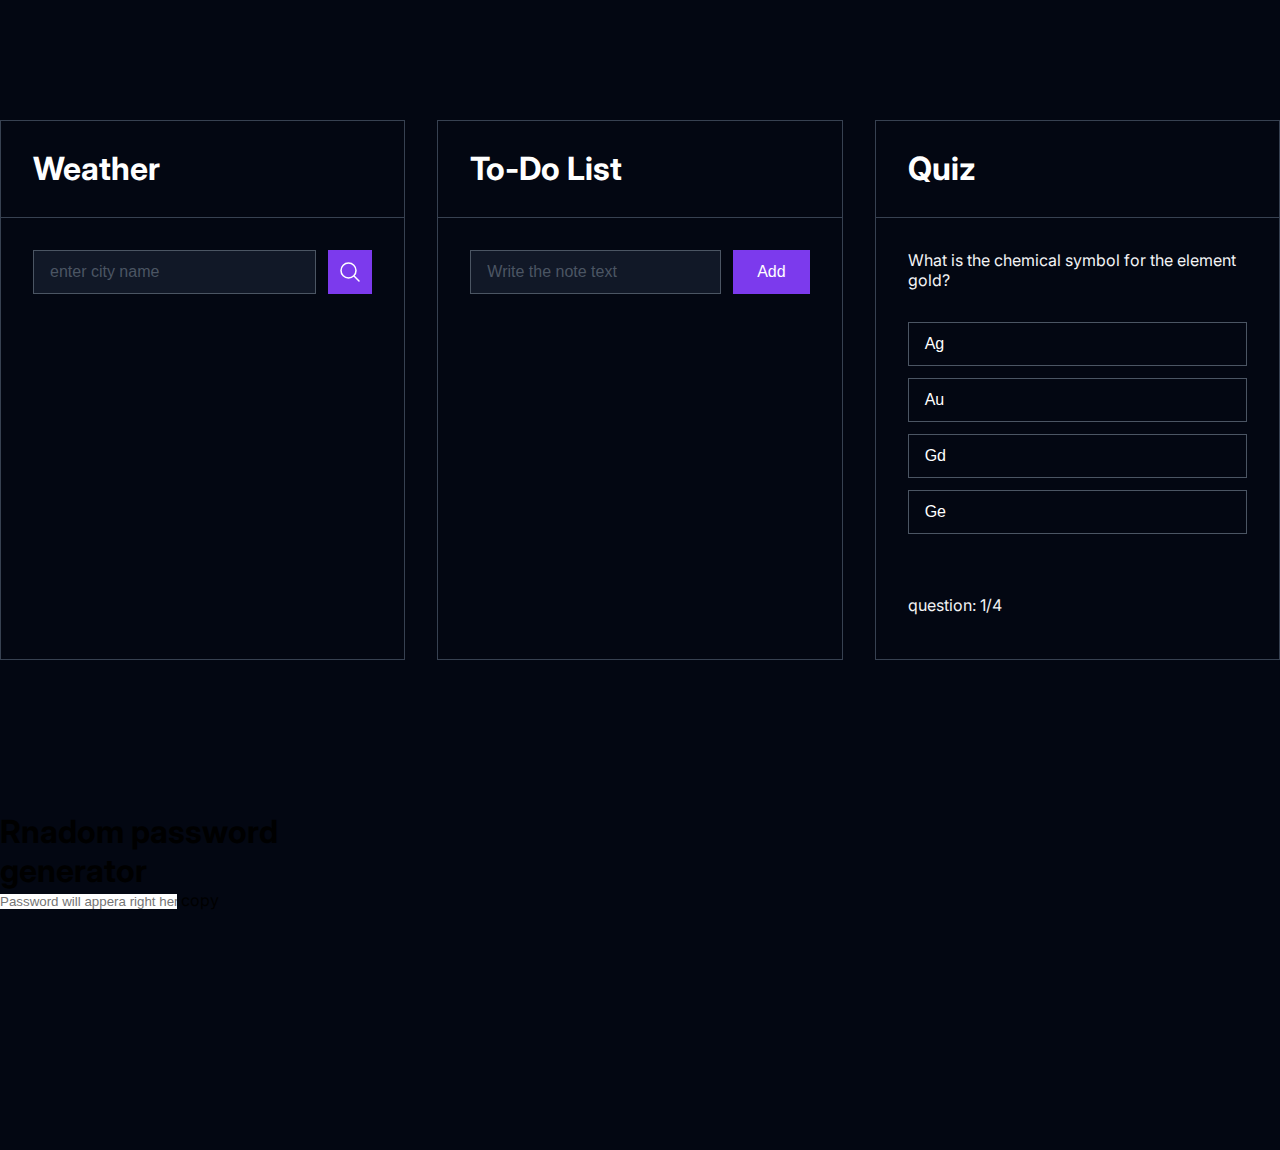
==== index.html @ b28dfe23 "refactor quiz widget footer layout" ====
<!DOCTYPE html>
<html lang="en">

<head>
	<meta charset="UTF-8">
	<meta name="viewport" content="width=device-width, initial-scale=1.0">

	<link rel="stylesheet" href="css/cross-style.css">
	</link>
	<link rel="stylesheet" href="css/global-variables.css">
	</link>
	<link rel="stylesheet" href="css/prefab.css">
	</link>
	<link rel="stylesheet" href="css/quiz-style.css">
	</link>
	<link rel="stylesheet" href="css/toDoList-style.css">
	</link>
	<link rel="stylesheet" href="css/weather-style.css">
	</link>
	<title>Document</title>
</head>

<body>

	<div class="main-container">
		<div class="main-grid">
			<!----------------------------->
			<!---------- WEATHER ---------->
			<!----------------------------->
			<div class="widget-wrapper">
				<div class="heading-wrapper">
					<h2>Weather</h2>
				</div>
				<div class="content-wrapper">
					<div class="input-wrapper">
						<input type="text" class="input-std" id="id-city-input" placeholder="enter city name"
							spellcheck="false">
						<button class="btn-std search-btn" id="id-city-search-btn">
							<svg class="hero-icon" xmlns="http://www.w3.org/2000/svg" fill="none" stroke-width="1.5"
								stroke="currentColor">
								<path stroke-linecap="round" stroke-linejoin="round"
									d="m21 21-5.197-5.197m0 0A7.5 7.5 0 1 0 5.196 5.196a7.5 7.5 0 0 0 10.607 10.607Z" />
							</svg>
						</button>
					</div>

					<div class="error-wrapper" id="id-weather-error">
						<p class="error-message">invalid city name</p>
					</div>

					<div class="weather-info-wrapper" id="id-weather-info">

						<div class="left-weather-split"> <!-- LEFT SPLIT -->
							<img class="weather-icon" id="id-weather-icon">
							<h2 class="weather-city" id="id-city">New York</h2>
						</div>

						<div class="right-weather-split"> <!-- RIGHT SPLIT -->
							<h1 class="temperature-value" id="id-tempreature-value">22°C</h1>

							<div class="weather-data-wrapper">
								<div class="weather-label-wrapper">
									<svg width="24px" height="24px" viewBox="0 0 32 32" fill="none"
										xmlns="http://www.w3.org/2000/svg">
										<path fill-rule="evenodd" clip-rule="evenodd"
											d="M23 20.3638C23 23.1811 20.1867 26 16 26C11.8133 26 9 23.1811 9 20.3638C9 17.4416 10.9006 13.8024 13.1345 10.6343C14.1442 9.20239 15.1575 7.95509 15.95 7.03368C16.7575 8.02709 17.8053 9.37938 18.8493 10.9055C19.9378 12.4967 20.9966 14.2398 21.7767 15.9363C22.5711 17.6638 23 19.1806 23 20.3638ZM7 20.3638C7 14.927 12.1312 8.37097 14.6448 5.48563C15.4601 4.5497 16 4 16 4C16 4 16.5172 4.57177 17.3037 5.52955C19.7979 8.56699 25 15.4867 25 20.3638C25 24.5812 20.9706 28 16 28C11.0294 28 7 24.5812 7 20.3638ZM11.4983 17H13.6499C13.2451 17.9239 13 18.8001 13 19.5455C13 20.6901 14.1196 22 16 22V24C13.2386 24 11 22.0057 11 19.5455C11 18.7246 11.191 17.86 11.4983 17Z"
											fill="var(--blue-400)" />
									</svg>
									<p class="humidity-label"> HUMIDITY </p>
								</div>
								<p class="humidity-value" id="id-humidity-value">50%</p>
							</div>

							<div class="weather-data-wrapper">
								<div class="weather-label-wrapper">
									<svg width="24px" height="24px" viewBox="0 0 32 32" fill="none"
										xmlns="http://www.w3.org/2000/svg">
										<path fill-rule="evenodd" clip-rule="evenodd"
											d="M14.0001 10.9944L14.0001 10.9885L8.33939 10.9884L13.7693 9.02633L13.7688 9.02471C13.8727 8.9985 13.9804 8.98917 14.0875 8.99715C14.1016 8.99821 14.1157 8.99956 14.1298 9.00122L14.13 9.00125C14.2771 9.01857 14.4184 9.06835 14.5439 9.14699L14.5439 9.147C14.6694 9.22565 14.7759 9.33119 14.8556 9.456L14.8557 9.4562C14.9354 9.58102 14.9864 9.72199 15.0049 9.86892L15.005 9.8692C15.0235 10.0162 15.0092 10.1655 14.963 10.3062L14.963 10.3063C14.9168 10.4471 14.8398 10.5759 14.7378 10.6833L14.7377 10.6834C14.6356 10.7908 14.511 10.8742 14.3728 10.9275L14.3726 10.9276C14.3596 10.9326 14.3465 10.9373 14.3333 10.9418C14.226 10.9781 14.1133 10.9958 14.0001 10.9944ZM4 10.4296V12.9885L13.9796 12.9886C14.3586 12.9929 14.7355 12.9251 15.0903 12.7883L15.0905 12.7882C15.3605 12.684 15.6132 12.5415 15.8412 12.3657C15.9625 12.272 16.0768 12.169 16.183 12.0573L16.1831 12.0572C16.4886 11.7355 16.7189 11.3501 16.8573 10.9285L16.8573 10.9284C16.9956 10.5069 17.0386 10.0599 16.9831 9.61975L16.9831 9.61947C16.9275 9.1793 16.7749 8.75698 16.5362 8.38303L16.5361 8.38283C16.2974 8.00884 15.9785 7.6926 15.6026 7.45699L15.6026 7.45698C15.472 7.3751 15.3356 7.30367 15.1947 7.24314C14.9302 7.12949 14.65 7.05427 14.3625 7.02047L14.3623 7.02045C13.934 6.97012 13.5001 7.01297 13.0901 7.14589L13.0898 7.14504L13.0591 7.15612L13.0555 7.15734L13.0551 7.15748L13.0551 7.15757L4 10.4296ZM4 18.998V21.0525L17.2058 25.7506L17.2057 25.751C17.6836 25.9417 18.1977 26.0246 18.7113 25.9938C18.9088 25.982 19.1043 25.9534 19.2959 25.9088C19.6026 25.8373 19.8991 25.7245 20.1771 25.5728C20.6288 25.3264 21.0206 24.9833 21.3246 24.568C21.6286 24.1527 21.8372 23.6755 21.9357 23.1703C22.0342 22.6652 22.0201 22.1445 21.8943 21.6454C21.7686 21.1463 21.5344 20.6811 21.2083 20.283C21.0076 20.0379 20.7752 19.8219 20.5178 19.6404C20.357 19.527 20.1866 19.4271 20.008 19.3419C19.5443 19.1207 19.0376 19.0043 18.5239 19.0011V18.9981L4 18.998ZM18.5103 20.9983L9.8151 20.9982L17.9842 23.9045L17.9835 23.9065C18.1776 23.9782 18.3847 24.0089 18.5916 23.9964C18.8115 23.9833 19.0258 23.9217 19.2193 23.8162C19.4127 23.7106 19.5805 23.5637 19.7106 23.3859C19.8408 23.2081 19.9302 23.0037 19.9723 22.7874C20.0145 22.571 20.0085 22.3481 19.9546 22.1344C19.9008 21.9206 19.8005 21.7214 19.6608 21.5509C19.5212 21.3804 19.3457 21.2428 19.1468 21.1479C18.9483 21.0532 18.7312 21.0034 18.5112 21.002L18.5103 21.002L18.5103 21.0016L18.5103 20.9983ZM23.018 11.2481L23.0172 11.2486L22.0336 9.50716L22.0325 9.50515L22.0345 9.50404C22.567 9.2035 23.1613 9.02907 23.7718 8.99417C23.8603 8.98911 23.9489 8.987 24.0373 8.98783C24.559 8.99269 25.0757 9.09965 25.5579 9.3036C26.1218 9.54211 26.6234 9.90691 27.0241 10.3699C27.4248 10.8329 27.7139 11.3817 27.8692 11.974C28.0245 12.5664 28.0417 13.1865 27.9197 13.7866C27.7976 14.3867 27.5395 14.9508 27.1651 15.4353C26.8451 15.8497 26.4474 16.1964 25.9952 16.4568C25.9185 16.5009 25.8403 16.5425 25.7606 16.5816C25.2108 16.8512 24.6066 16.9909 23.9944 16.99V16.9897H4V14.9897H23.9972L23.9972 14.9876C24.303 14.988 24.6049 14.9182 24.8795 14.7836C25.1541 14.6489 25.3941 14.453 25.5811 14.2109C25.7681 13.9689 25.897 13.6871 25.958 13.3874C26.019 13.0876 26.0104 12.7778 25.9328 12.4819C25.8552 12.186 25.7108 11.9119 25.5106 11.6806C25.3105 11.4493 25.0599 11.2671 24.7782 11.1479C24.4966 11.0288 24.1913 10.9759 23.886 10.9934C23.581 11.0108 23.2841 11.098 23.018 11.2481Z"
											fill="var(--blue-400)" />
									</svg>
									<p class="wind-label"> WIND </p>
								</div>
								<p class="wind-value" id="id-wind-value">15</p>
							</div>
						</div>

					</div>
				</div>
			</div>
			<!-------------------------------->
			<!---------- TO DO LIST ---------->
			<!-------------------------------->
			<div class="widget-wrapper">
				<div class="heading-wrapper">
					<h2>To-Do List</h2>
				</div>
				<div class="content-wrapper">
					<div class="input-wrapper">
						<input type="text" class="input-std" id="id-task-input" placeholder="Write the note text">
						<button onclick="AddTask()" class="btn-std">Add</button>
					</div>
					<div class="list-wrapper">
						<ul class="list-wrapper" id="id-list-wrapper">
							<!-- <li class="Checked">Task 1</li>
							<li>Task 2</li>
							<li>Task 3</li> -->
						</ul>
					</div>
				</div>
			</div>
			<!-------------------------->
			<!---------- QUIZ ---------->
			<!-------------------------->
			<div class="widget-wrapper">
				<div class="heading-wrapper">
					<h2> Quiz </h2>
				</div>
				<div class="content-wrapper">
					<div class="quiz-content-wrapper">
						<div class="question-wrapper">
							<p class="question-text" id="question-id"> Question goes here </p>
							<div class="answers-wrapper" id="answers-wrapper-id">
								<button class="standard-button">Answer 1</button>
								<button class="standard-button">Answer 2</button>
								<button class="standard-button">Answer 3</button>
								<button class="standard-button">Answer 4</button>
							</div>
						</div>
						<div class="quiz-footer">
							<p class="question-progression" id="id-question-progression"></p>
							<button class="btn-std" id="next-button-id">Next</button>
						</div>
					</div>
				</div>
			</div>
			<!------------------------------>
			<!---------- PASSWORD ---------->
			<!------------------------------>
			<div class="main-container">
				<div class="main-wrapper">
					<h1 class="widget-title"> Rnadom password generator</h1>
					<div class="generator-wrapper">
						<input type="text" class="std-type-field" id="password-output"
							placeholder="Password will appera right here">
						<text class="text-button"> copy </text>
					</div>

				</div>
			</div>

		</div>
	</div>

	<script src="scripts/quiz-script.js"></script>
	<script src="scripts/toDoList-script.js"></script>
	<script src="scripts/weather-script.js"></script>





</body>

</html>
---- css/cross-style.css ----
/* ----------------------------*/
/* ---------- GLOBAL ----------*/
/* ----------------------------*/

@import url('https://fonts.googleapis.com/css2?family=Inter:wght@100..900&display=swap');

*{
    margin: 0px;
    padding: 0px;
    border: none;
    outline: none;
    box-sizing: border-box;
}

body{
    background-color: var(--gray-950);
    font-family: 'Inter';
}

/* --------------------------------*/
/* ---------- CONTAINERS ----------*/
/* --------------------------------*/

.main-container{
    max-width: 1440px;
    margin: 120px auto 120px auto;
}

.main-grid{
    display: grid;
    grid-template-columns: 1fr 1fr 1fr;
    gap: 2rem;
}

.widget-wrapper{
    display: flex;
    height: 540px;
    background-color: var(--gray-950);
    flex-direction: column;
    justify-content: flex-start;
    border: solid 1px var(--gray-700);
    flex-wrap: nowrap;
}

.heading-wrapper{
    padding: var(--widget-padding);
    border-bottom: solid 1px var(--gray-700);
}

.content-wrapper{
    display: flex;
    flex-direction: column;
    padding: var(--widget-padding);
    height: 100%;
}

.input-wrapper{
    display: flex;
    flex-direction: row;
    column-gap: 12px;
    margin: 0 0 var(--widget-padding) 0;
}

.div-test{
    background-color: brown;
    height: 100%;
}

/* ----------------------------*/
/* ---------- FIELDS ----------*/
/* ----------------------------*/

.input-std{
    width: 100%;
    height: 2.75rem;
    background-color: var(--gray-900);
    padding: 0 1rem 0 1rem;
    border: solid 1px var(--gray-600); 
    color: white;
    font-size: 1rem;
    font-weight: 400;
}

.input-std::placeholder{
    color: var(--gray-600);
    font-size: 1rem;
    font-weight: 400;
}

.input-std:hover{
border: solid 1px var(--violet-500); 
}


.input-std:focus{
    border: solid 1px var(--violet-500); 
}

/* -----------------------------*/
/* ---------- BUTTONS ----------*/
/* -----------------------------*/

.btn-std{
    height: 2.75rem;
    background-color: var(--violet-600);
    color: white;
    padding: 0 1.5rem 0 1.5rem;
    font-size: 1rem;
    font-weight: 400;
}

.btn-std.search-btn{
    display: flex;
    flex-direction: row;
    width: 2.75rem;
    justify-content: center;
    align-items: center;
    padding: 0 0 0 0;
    flex-shrink: 0;
}

.btn-std:hover{
    background-color: var(--violet-500);
}

/* ---------------------------*/
/* ---------- TEXTS ----------*/
/* ---------------------------*/

h2{
    color: white;
    font-size: 2rem;
    line-height: 2rem;
}

/* ---------------------------*/
/* ---------- ICONS ----------*/
/* ---------------------------*/

.hero-icon{
    width: 1.5rem;
    height: 1.5rem;
    color: 	white;
}
---- css/global-variables.css ----
:root {
	/* TAILWIND GRAY PALETTE*/
	--gray-50: #f9fafb;
	--gray-100: #f3f4f6;
	--gray-200: #e5e7eb;
	--gray-300: #d1d5db;
	--gray-400: #9ca3af;
	--gray-500: #6b7280;
	--gray-600: #4b5563;
	--gray-700: #374151;
	--gray-800: #1f2937;
	--gray-900: #111827;
	--gray-950: #030712;

    --violet-500: #8b5cf6;
    --violet-600: #7c3aed;

	--red-300: #fca5a5;
	--red-400: #f87171;
	--red-950: #431407;

	--yellow-300: #fde047;
	--yellow-400: #facc15;

	--lime-300: #bef264;
	--lime-400: #a3e635;
	--lime-950: #1a2e05;

	--blue-300: #93c5fd;
	--blue-400: #60a5fa;

	--widget-padding: 32px;
}
---- css/prefab.css ----
.error-wrapper {
    display: none;
    flex-direction: column;
    justify-content: center;
    padding: 32px 0 32px 0;
    border: solid 1px var(--red-400);
    flex: 1;
}

.error-message {
    text-align: center;
    color: var(--red-400);
}
---- css/quiz-style.css ----
.quiz-content-wrapper{
    display: flex;
    flex-direction: column;
    justify-content: space-between;
    height: 100%;
}

.answers-wrapper{
    display: flex;
    flex-direction: column;
    row-gap: 12px;
    margin-top: var(--widget-padding);;
}



.question-text{
    font-size: 16px;
    color: var(--gray-100);
}

.quiz-footer{
    display: flex;
    flex-direction: row;
    align-items: center;
    justify-content: space-between;
    height: 2.75rem;
}

.question-progression{
    color: var(--gray-100);
}
/* buttons styling -------------------------------------------------------------------------------- */

.standard-button{
    height: 40px;
    border-radius: 8px;
    border: none;
    padding: 0 16px 0 16px;
}

.answer-btn{
    text-align: left;
    padding: 0 1rem 0 1rem;
    background-color: var(--gray-950);
    border: 1px solid var(--gray-600)
}



/* #answers-wrapper-id .standard-button{
    background-color: #ffffff;
    border: 1px solid #222;
    text-align: left;
    cursor: pointer;
    transition: background-color 0.2s linear 0s;
} */

#answers-wrapper-id .btn-std:hover:not([disabled]){
    background-color: var(--gray-950);
    border-color: var(--violet-500);
}

/* #answers-wrapper-id .standard-button:disabled{
    cursor: no-drop;
} */

#answers-wrapper-id .correct-status{
    background-color: var(--lime-950);
    border-color: var(--lime-400);
}

#answers-wrapper-id .incorrect-status{
    background-color: var(--red-950);
    border-color: var(--red-400);
}

#next-button-id.standard-button{
    background-color: #001e4d;
    width: auto;
    color: #fff;
    display: none;

}
---- css/toDoList-style.css ----
.MainSection{
    background-color: f0f0f0;
    height: 100vh;
    padding-top: 80px;
    padding-bottom: 80px;
}

.MainContainer{
    display: block;
    max-width:600px;
    margin-left: auto;
    margin-right: auto;
}

.MainWrapper{
    width: 100%;
    height: 400px;
    display:flex;
    flex-direction: column;
    align-items: left;
    padding-top: 32px;
    padding-bottom: 32px;
    padding-left: 32px;
    padding-right: 32px;
    background-color: white;
    border-radius: 16px;
}

/*heading-------------------------------------------------------*/

.HeadingWrapper{
    width: 100%;
    display:flex;
    flex-direction: row;
    align-items: center;
    column-gap: 8px;
    margin-bottom: 16px;
}
.HeadingWrapper h1{
    color:#4a4a4a;
    font-size: 24px;
}

.AppLogo{
    height: 32px;
    margin-left: 8px;
}

/*input----------------------------------------------------------*/

.InputBox{
    height: 40px;
    border: solid 2px;
    border-color: #f0f0f0;
    border-radius: 8px;
    padding-left: 12px;
    padding-right: 12px;
    width: 320px;
    margin-right: 8px;
    font-size: 14px;
    font-weight: 400;
}
    .InputBox::placeholder{
    color: #dcdcdc;
    }

.AddButton{
    height: 40px;
    background-color: #ff5945;
    border-radius: 8px;
    border: none;
    padding-left: 24px;
    padding-right: 24px;
    font-size: 12px;
    font-weight: 600;
    color: #fff;
    ;
}

.AddButton:hover{
  background-color: #153677;
}

/*List------------------------------------------------------------*/
ul li{
    list-style: none;
    font-size: 16px;
    display: flex;
    flex-direction: row;
    align-items: center;
    height: 36px;
    padding: 0 0 0 36px;
    user-select: none;
    cursor: pointer;
    position: relative;
}

ul li::before{
    content:'';
    position: absolute;
    height: 24px;
    width: 24px;
    background-image: url(images/unchecked.png);
    background-size: cover;
    background-position: center;
    top:6px;
    left: 0px;
}

ul li.Checked::before{
    background-image: url(images/checked.png);
}

ul li.Checked{
    color: #555555;
    text-decoration: line-through;
}

ul li .DeleteIcon{
    position: absolute;
    right: 0;
    width: 32px;
    text-align: center;
    line-height: 32px;
    font-size: 24px;
    border-radius: 50%;
}

ul li .DeleteIcon:hover{
    background: #f0f0f0;
}
---- css/weather-style.css ----
.weather-info-wrapper {
	display: none;
	flex-direction: row;
	height: 100%;
}

/*------------------------*/
/*----- LEFT WRAPPER -----*/
/*------------------------*/

.left-weather-split {
	display: flex;
	flex-direction: column;
	height: 100%;
	align-items: flex-start;
	justify-content: space-between;
	width: 50%;
	flex: 1;
	border-right: solid 1px var(--gray-700);
	padding: 0 var(--widget-padding) 0 0;
}

.weather-icon {
	max-width: 160px;
	flex: 1 1 0;
	margin-left: -12px;
}

.weather-city {
	font-size: 32px;
    line-height: 40px;
	font-weight: 600;
    margin-top: var(--widget-padding);
}

/*-------------------------*/
/*----- RIGHT WRAPPER -----*/
/*-------------------------*/

.right-weather-split {
	display: flex;
	flex-direction: column;
	align-items: flex-start;
	justify-content: space-between;
	padding: 0 0 0 var(--widget-padding);
}

.temperature-value {
	color: var(--gray-100);
	font-size: 32px;
	font-weight: 800;
}

.weather-data-wrapper {
	display: flex;
	flex-direction: column;
	align-items: start;
	row-gap: 4px;
}

.weather-label-wrapper {
	display: flex;
	flex-direction: row;
	align-items: center;
	height: 32px;
	justify-content: start;
	column-gap: 4px;
}

.humidity-label {
	font-size: 12px;
	font-weight: 400;
	letter-spacing: 4px;
	color: var(--gray-500);
	height: 12px;
}

.humidity-value {
	font-size: 20px;
	font-weight: 700;
	color: var(--gray-300);
}

.wind-label {
	font-size: 12px;
	font-weight: 400;
	letter-spacing: 4px;
	color: var(--gray-500);
}

.wind-value {
	font-size: 20px;
	font-weight: 700;
	color: var(--gray-300);
}
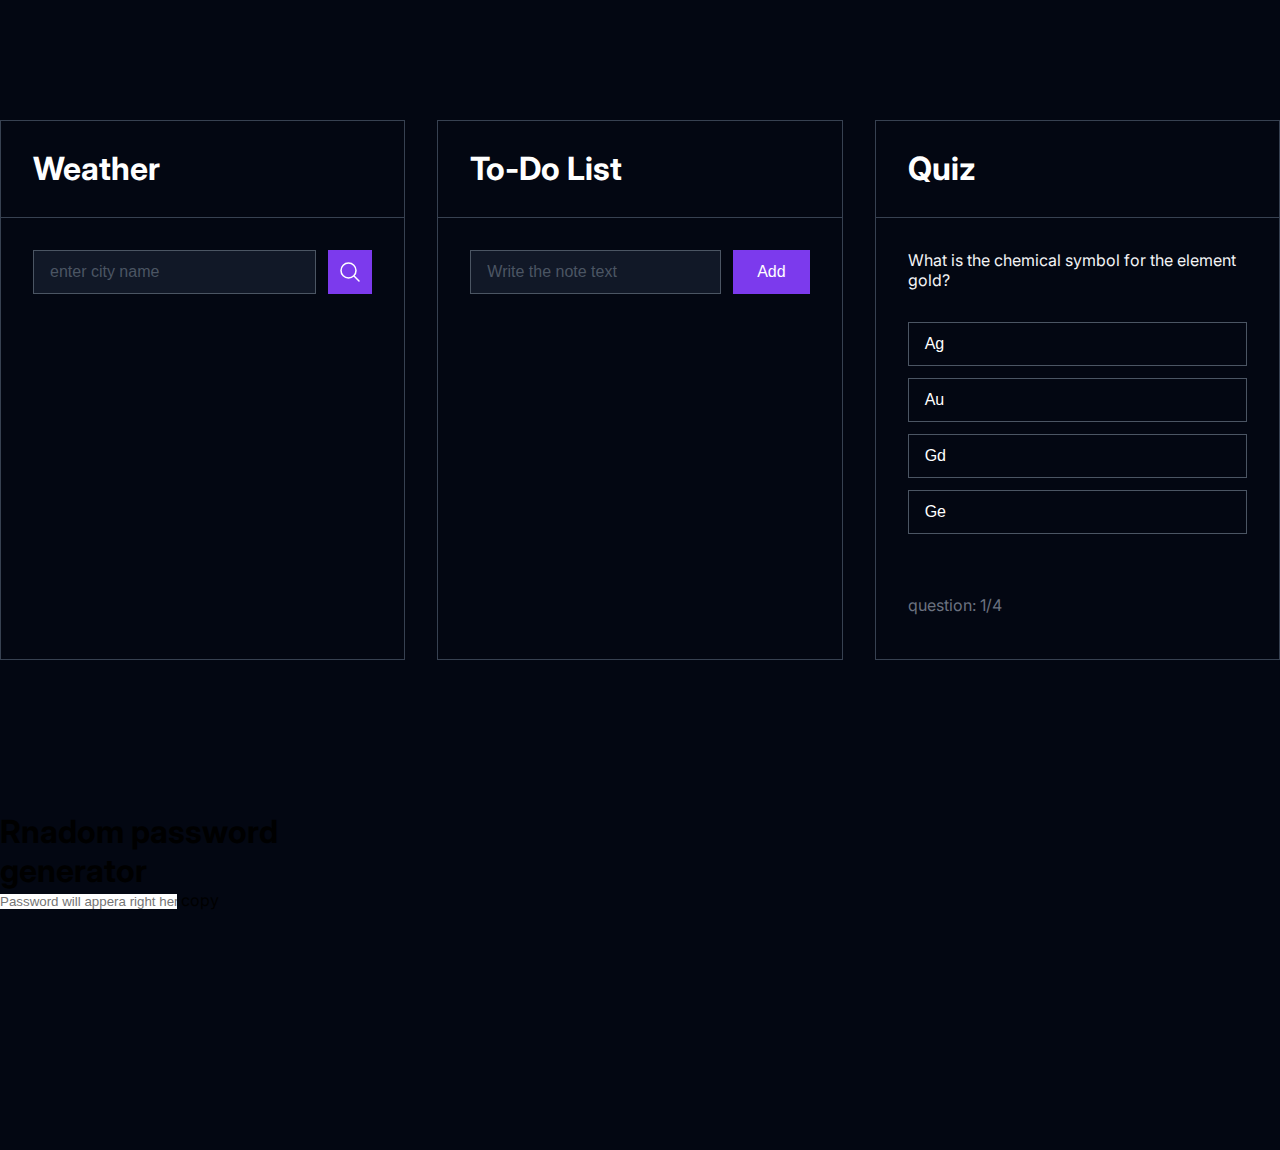
==== commit ba0a424f: "refactor final screen logi in quiz widget" ====
--- a/index.html
+++ b/index.html
@@ -119,6 +119,7 @@
 				<div class="content-wrapper">
 					<div class="quiz-content-wrapper">
 						<div class="question-wrapper">
+							<p class="final-score" id="id-final-score"></p>
 							<p class="question-text" id="question-id"> Question goes here </p>
 							<div class="answers-wrapper" id="answers-wrapper-id">
 								<button class="standard-button">Answer 1</button>
--- a/css/cross-style.css
+++ b/css/cross-style.css
@@ -106,6 +106,7 @@
     color: white;
     padding: 0 1.5rem 0 1.5rem;
     font-size: 1rem;
+    line-height: 1.25rem;
     font-weight: 400;
 }
 
--- a/css/quiz-style.css
+++ b/css/quiz-style.css
@@ -12,13 +12,48 @@
     margin-top: var(--widget-padding);;
 }
 
-
+.final-score{
+    display: none;
+    color: white;
+}
 
 .question-text{
-    font-size: 16px;
+    font-size: 1rem;
     color: var(--gray-100);
+    line-height: 1.25rem;
 }
 
+.answer-btn{
+    text-align: left;
+    padding: 0 1rem 0 1rem;
+    background-color: var(--gray-950);
+    border: 1px solid var(--gray-600)
+}
+
+.btn-std.answer-btn:hover:disabled{
+    background-color: var(--gray-950);
+    border-color: var(--gray-600);
+}
+
+.btn-std.answer-btn:hover:not(disabled){
+    background-color: var(--gray-950);
+    border-color: var(--violet-500);
+}
+
+.btn-std.answer-btn:disabled{
+    cursor: no-drop;
+}
+
+#answers-wrapper-id .correct-status{
+    background-color: var(--lime-950);
+    border-color: var(--lime-400);
+}
+
+#answers-wrapper-id .incorrect-status{
+    background-color: var(--red-950);
+    border-color: var(--red-400);
+
+}
 .quiz-footer{
     display: flex;
     flex-direction: row;
@@ -28,57 +63,8 @@
 }
 
 .question-progression{
-    color: var(--gray-100);
-}
-/* buttons styling -------------------------------------------------------------------------------- */
-
-.standard-button{
-    height: 40px;
-    border-radius: 8px;
-    border: none;
-    padding: 0 16px 0 16px;
+    color: var(--gray-500);
+    font-size: 1rem;
+    line-height: 1.25rem;
 }
 
-.answer-btn{
-    text-align: left;
-    padding: 0 1rem 0 1rem;
-    background-color: var(--gray-950);
-    border: 1px solid var(--gray-600)
-}
-
-
-
-/* #answers-wrapper-id .standard-button{
-    background-color: #ffffff;
-    border: 1px solid #222;
-    text-align: left;
-    cursor: pointer;
-    transition: background-color 0.2s linear 0s;
-} */
-
-#answers-wrapper-id .btn-std:hover:not([disabled]){
-    background-color: var(--gray-950);
-    border-color: var(--violet-500);
-}
-
-/* #answers-wrapper-id .standard-button:disabled{
-    cursor: no-drop;
-} */
-
-#answers-wrapper-id .correct-status{
-    background-color: var(--lime-950);
-    border-color: var(--lime-400);
-}
-
-#answers-wrapper-id .incorrect-status{
-    background-color: var(--red-950);
-    border-color: var(--red-400);
-}
-
-#next-button-id.standard-button{
-    background-color: #001e4d;
-    width: auto;
-    color: #fff;
-    display: none;
-
-}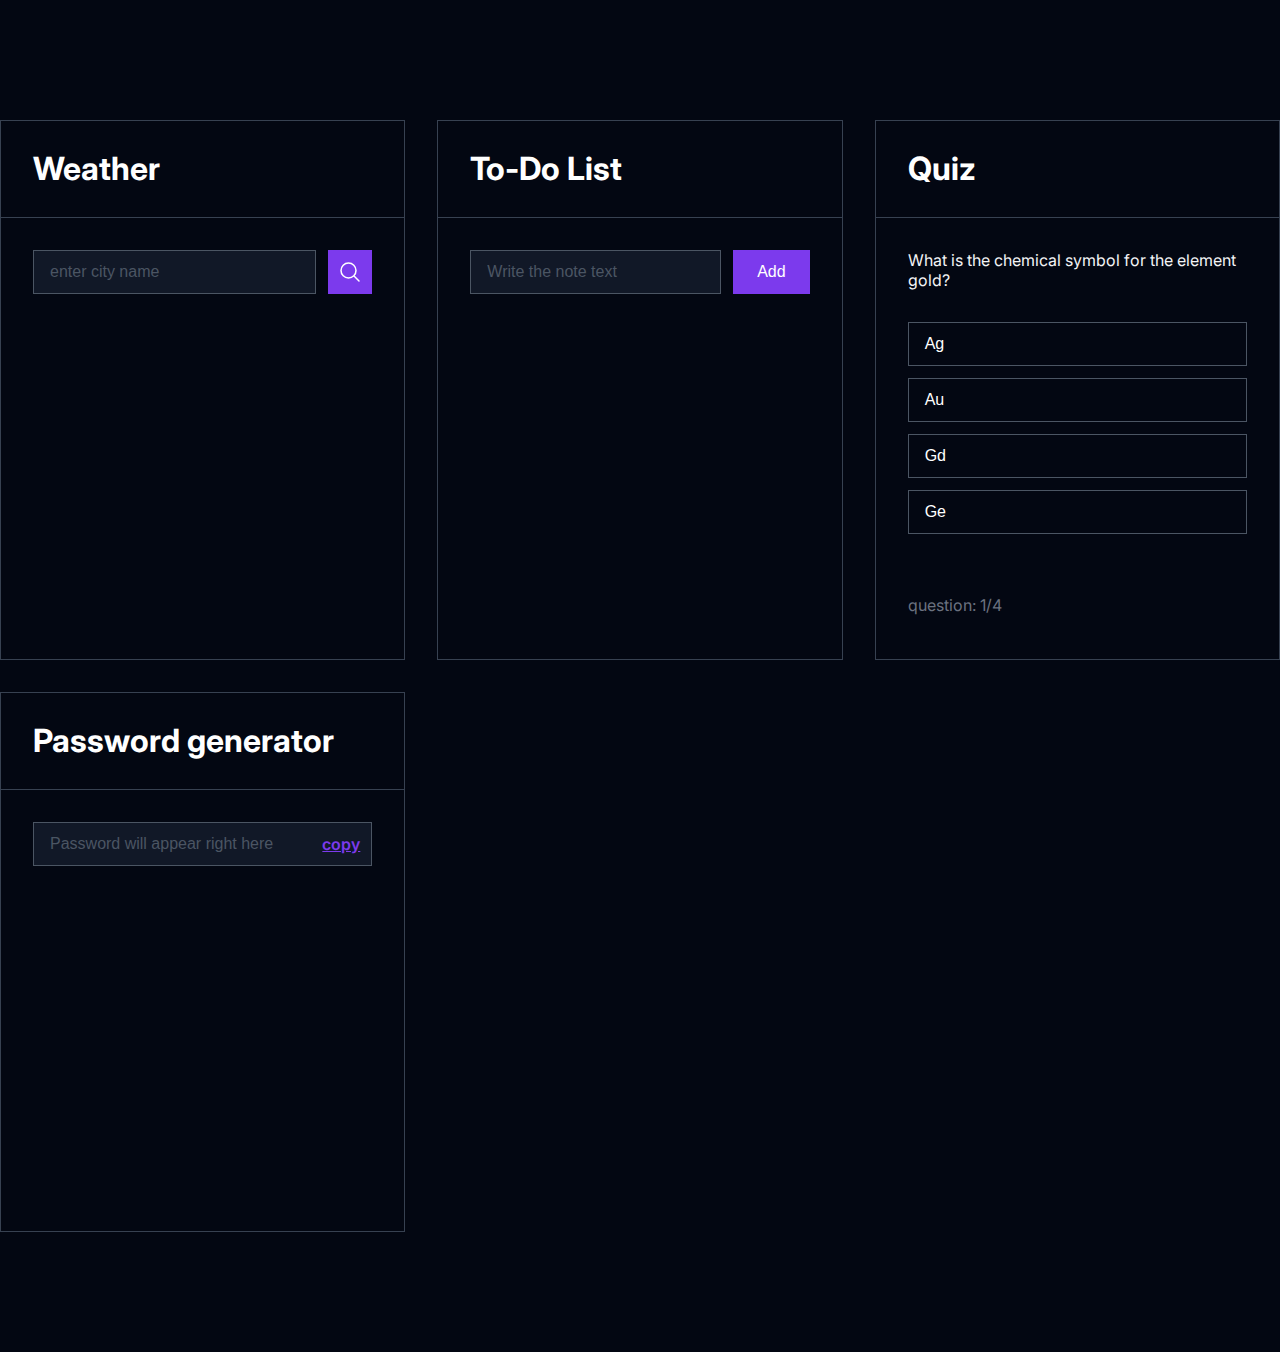
==== commit 58b1f6a1: "created password-generator basic structure" ====
--- a/index.html
+++ b/index.html
@@ -17,6 +17,9 @@
 	</link>
 	<link rel="stylesheet" href="css/weather-style.css">
 	</link>
+	<link rel="stylesheet" href="css/passwordGenerator.css">
+	<link>
+	</head>
 	<title>Document</title>
 </head>
 
@@ -138,13 +141,17 @@
 			<!------------------------------>
 			<!---------- PASSWORD ---------->
 			<!------------------------------>
-			<div class="main-container">
-				<div class="main-wrapper">
-					<h1 class="widget-title"> Rnadom password generator</h1>
+			<div class="widget-wrapper">
+				<div class="heading-wrapper">
+					<h2>Password generator</h2>	
+				</div>
+				<div class="content-wrapper">
 					<div class="generator-wrapper">
-						<input type="text" class="std-type-field" id="password-output"
-							placeholder="Password will appera right here">
-						<text class="text-button"> copy </text>
+						<div class="input-wrapper">
+							<input type="text" class="input-std" id="password-output"
+								placeholder="Password will appear right here">
+							<text class="btn-underlined generator-copy-btn"> copy </text>
+						</div>
 					</div>
 
 				</div>
--- a/css/cross-style.css
+++ b/css/cross-style.css
@@ -56,7 +56,9 @@
 
 .input-wrapper{
     display: flex;
+    position: relative;
     flex-direction: row;
+    align-items: center;
     column-gap: 12px;
     margin: 0 0 var(--widget-padding) 0;
 }
@@ -124,6 +126,13 @@
     background-color: var(--violet-500);
 }
 
+.btn-underlined{
+    color: var(--violet-600);
+    font-size: 1rem;
+    font-weight: 600;
+    text-decoration: underline;
+}
+
 /* ---------------------------*/
 /* ---------- TEXTS ----------*/
 /* ---------------------------*/
--- a/css/toDoList-style.css
+++ b/css/toDoList-style.css
@@ -1,96 +1,12 @@
 
-
-.MainSection{
-    background-color: f0f0f0;
-    height: 100vh;
-    padding-top: 80px;
-    padding-bottom: 80px;
-}
-
-.MainContainer{
-    display: block;
-    max-width:600px;
-    margin-left: auto;
-    margin-right: auto;
-}
-
-.MainWrapper{
-    width: 100%;
-    height: 400px;
-    display:flex;
-    flex-direction: column;
-    align-items: left;
-    padding-top: 32px;
-    padding-bottom: 32px;
-    padding-left: 32px;
-    padding-right: 32px;
-    background-color: white;
-    border-radius: 16px;
-}
-
-/*heading-------------------------------------------------------*/
-
-.HeadingWrapper{
-    width: 100%;
-    display:flex;
-    flex-direction: row;
-    align-items: center;
-    column-gap: 8px;
-    margin-bottom: 16px;
-}
-.HeadingWrapper h1{
-    color:#4a4a4a;
-    font-size: 24px;
-}
-
-.AppLogo{
-    height: 32px;
-    margin-left: 8px;
-}
-
-/*input----------------------------------------------------------*/
-
-.InputBox{
-    height: 40px;
-    border: solid 2px;
-    border-color: #f0f0f0;
-    border-radius: 8px;
-    padding-left: 12px;
-    padding-right: 12px;
-    width: 320px;
-    margin-right: 8px;
-    font-size: 14px;
-    font-weight: 400;
-}
-    .InputBox::placeholder{
-    color: #dcdcdc;
-    }
-
-.AddButton{
-    height: 40px;
-    background-color: #ff5945;
-    border-radius: 8px;
-    border: none;
-    padding-left: 24px;
-    padding-right: 24px;
-    font-size: 12px;
-    font-weight: 600;
-    color: #fff;
-    ;
-}
-
-.AddButton:hover{
-  background-color: #153677;
-}
-
-/*List------------------------------------------------------------*/
 ul li{
     list-style: none;
     font-size: 16px;
+    color: var(--gray-200);
     display: flex;
     flex-direction: row;
     align-items: center;
-    height: 36px;
+    height: 48px;
     padding: 0 0 0 36px;
     user-select: none;
     cursor: pointer;
@@ -102,32 +18,33 @@
     position: absolute;
     height: 24px;
     width: 24px;
-    background-image: url(images/unchecked.png);
+    background-image: url(../assets/ToDoList-assets/unchecked.png);
     background-size: cover;
     background-position: center;
-    top:6px;
+    top: 12px;
     left: 0px;
 }
 
 ul li.Checked::before{
-    background-image: url(images/checked.png);
+    background-image: url(../assets/ToDoList-assets/checked.png);
 }
 
 ul li.Checked{
-    color: #555555;
+    color: var(--gray-400);
     text-decoration: line-through;
 }
 
 ul li .DeleteIcon{
     position: absolute;
     right: 0;
+    height: 32px;
     width: 32px;
     text-align: center;
-    line-height: 32px;
     font-size: 24px;
     border-radius: 50%;
+    color: var(--violet-500);
 }
 
 ul li .DeleteIcon:hover{
-    background: #f0f0f0;
+    outline: solid 2px var(--violet-500);
 }--- a/css/weather-style.css
+++ b/css/weather-style.css
@@ -22,8 +22,9 @@
 
 .weather-icon {
 	max-width: 160px;
+	max-height: 160px;
 	flex: 1 1 0;
-	margin-left: -12px;
+	margin-left: -8px;
 }
 
 .weather-city {
--- a/css/passwordGenerator.css
+++ b/css/passwordGenerator.css
@@ -0,0 +1,4 @@
+.btn-underlined.generator-copy-btn{
+    position: absolute;
+    right: 12px;
+}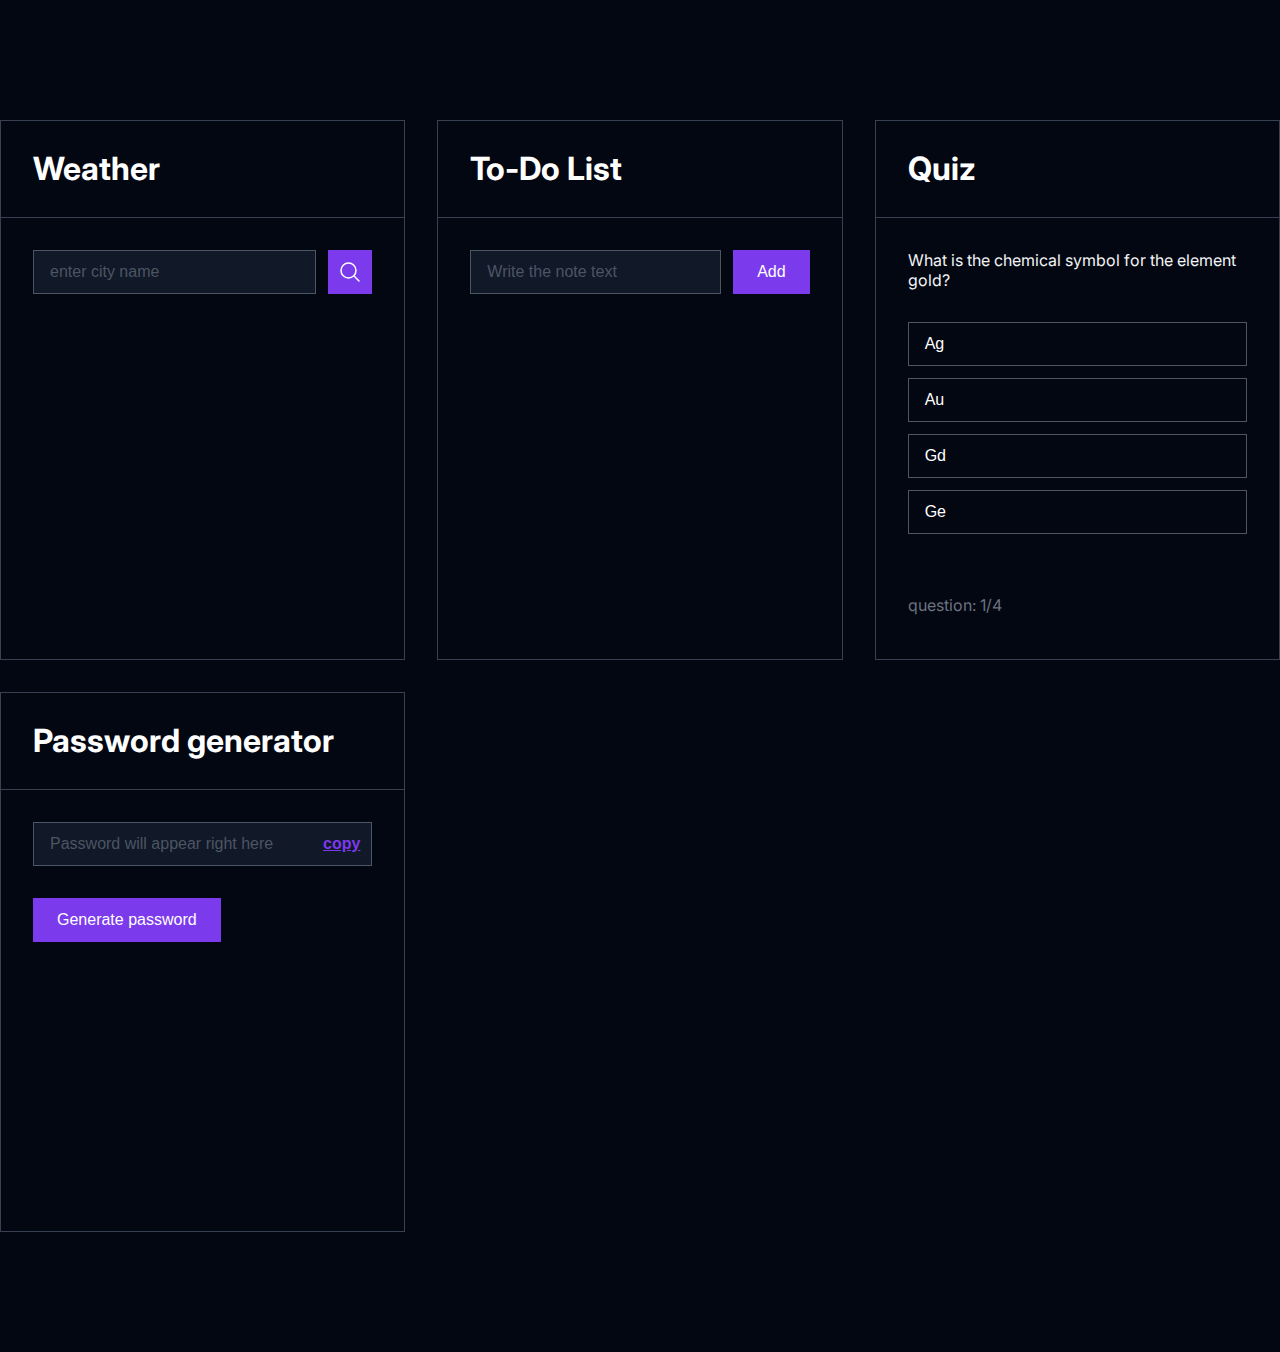
==== commit d68bc131: "defined password generator widget basic logic and fix btn-underline style" ====
--- a/index.html
+++ b/index.html
@@ -148,10 +148,11 @@
 				<div class="content-wrapper">
 					<div class="generator-wrapper">
 						<div class="input-wrapper">
-							<input type="text" class="input-std" id="password-output"
+							<input type="text" class="input-std" id="id-password-input"
 								placeholder="Password will appear right here">
-							<text class="btn-underlined generator-copy-btn"> copy </text>
+							<button class="btn-underlined generator-copy-btn"> copy </button>
 						</div>
+						<button onclick="generatePassword()" class="btn-std"> Generate password </button>
 					</div>
 
 				</div>
@@ -163,6 +164,7 @@
 	<script src="scripts/quiz-script.js"></script>
 	<script src="scripts/toDoList-script.js"></script>
 	<script src="scripts/weather-script.js"></script>
+	<script src="scripts/passwordGenerator-script.js"></script>
 
 
 
--- a/css/cross-style.css
+++ b/css/cross-style.css
@@ -131,6 +131,7 @@
     font-size: 1rem;
     font-weight: 600;
     text-decoration: underline;
+    background-color: transparent;
 }
 
 /* ---------------------------*/
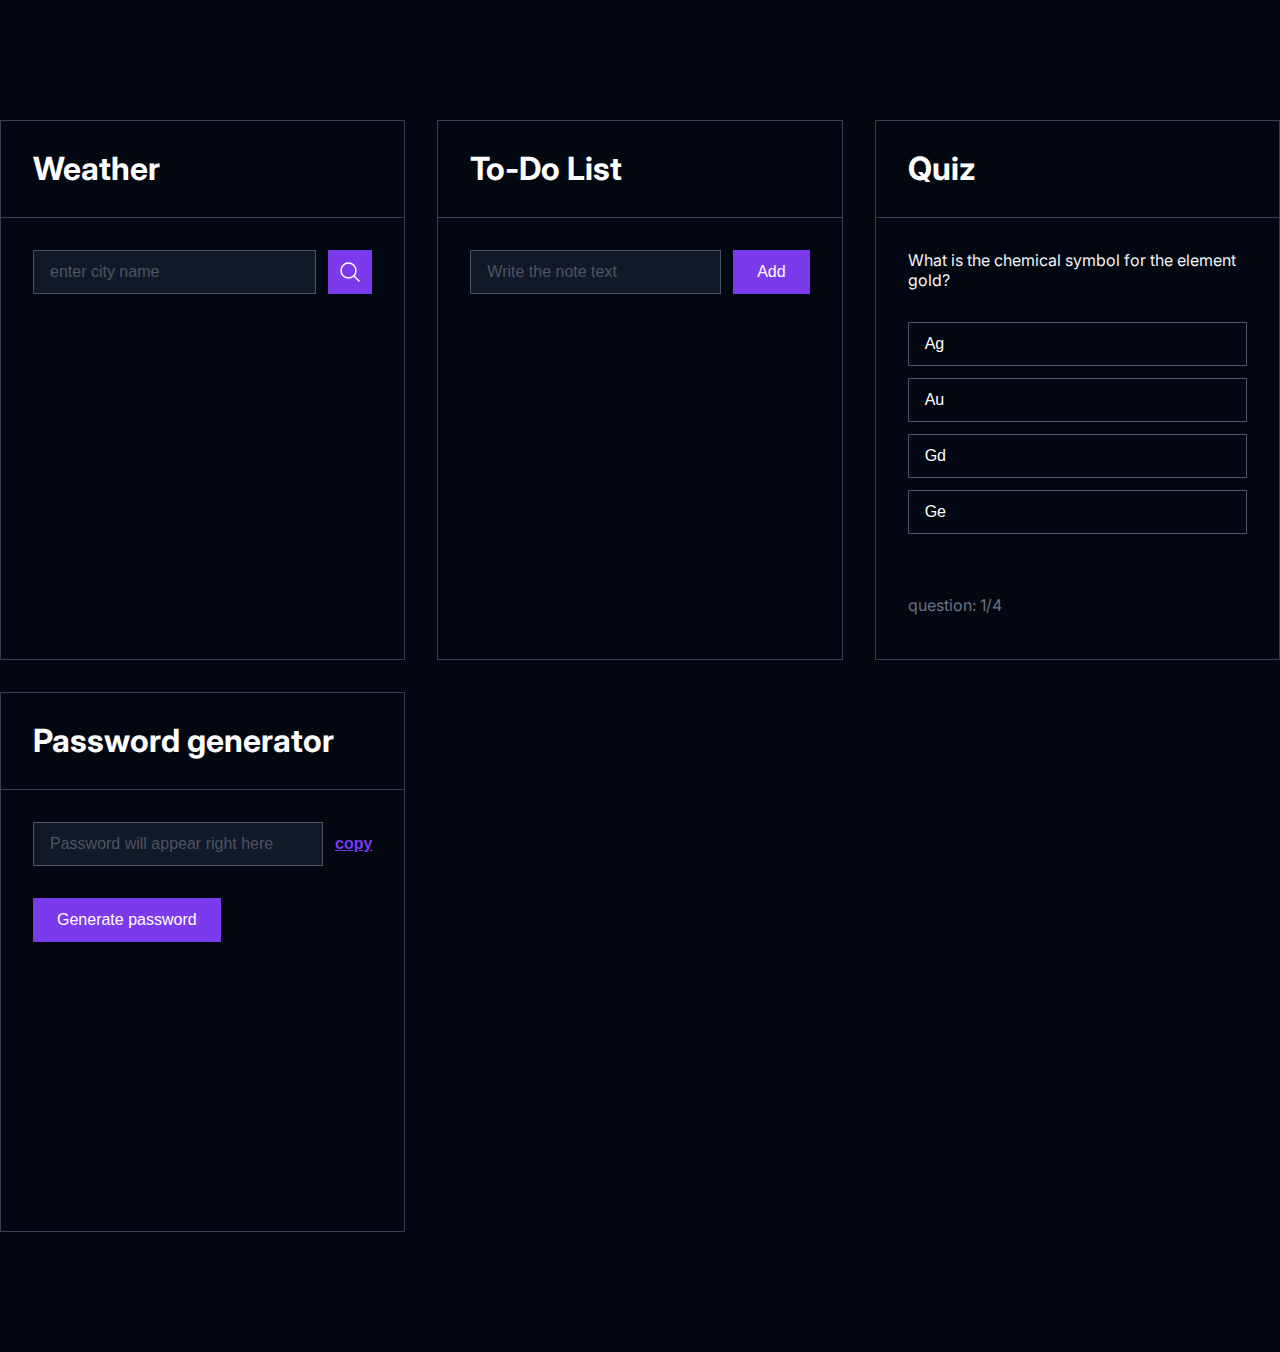
==== commit 31803766: "added copy password function and cleared specific styles as not needed" ====
--- a/index.html
+++ b/index.html
@@ -150,7 +150,7 @@
 						<div class="input-wrapper">
 							<input type="text" class="input-std" id="id-password-input"
 								placeholder="Password will appear right here">
-							<button class="btn-underlined generator-copy-btn"> copy </button>
+							<button onclick="copyPassword()" class="btn-underlined"> copy </button>
 						</div>
 						<button onclick="generatePassword()" class="btn-std"> Generate password </button>
 					</div>
--- a/css/passwordGenerator.css
+++ b/css/passwordGenerator.css
@@ -1,4 +1 @@
-.btn-underlined.generator-copy-btn{
-    position: absolute;
-    right: 12px;
-}+/* NO SPECIFIC CSS NEEDED YET */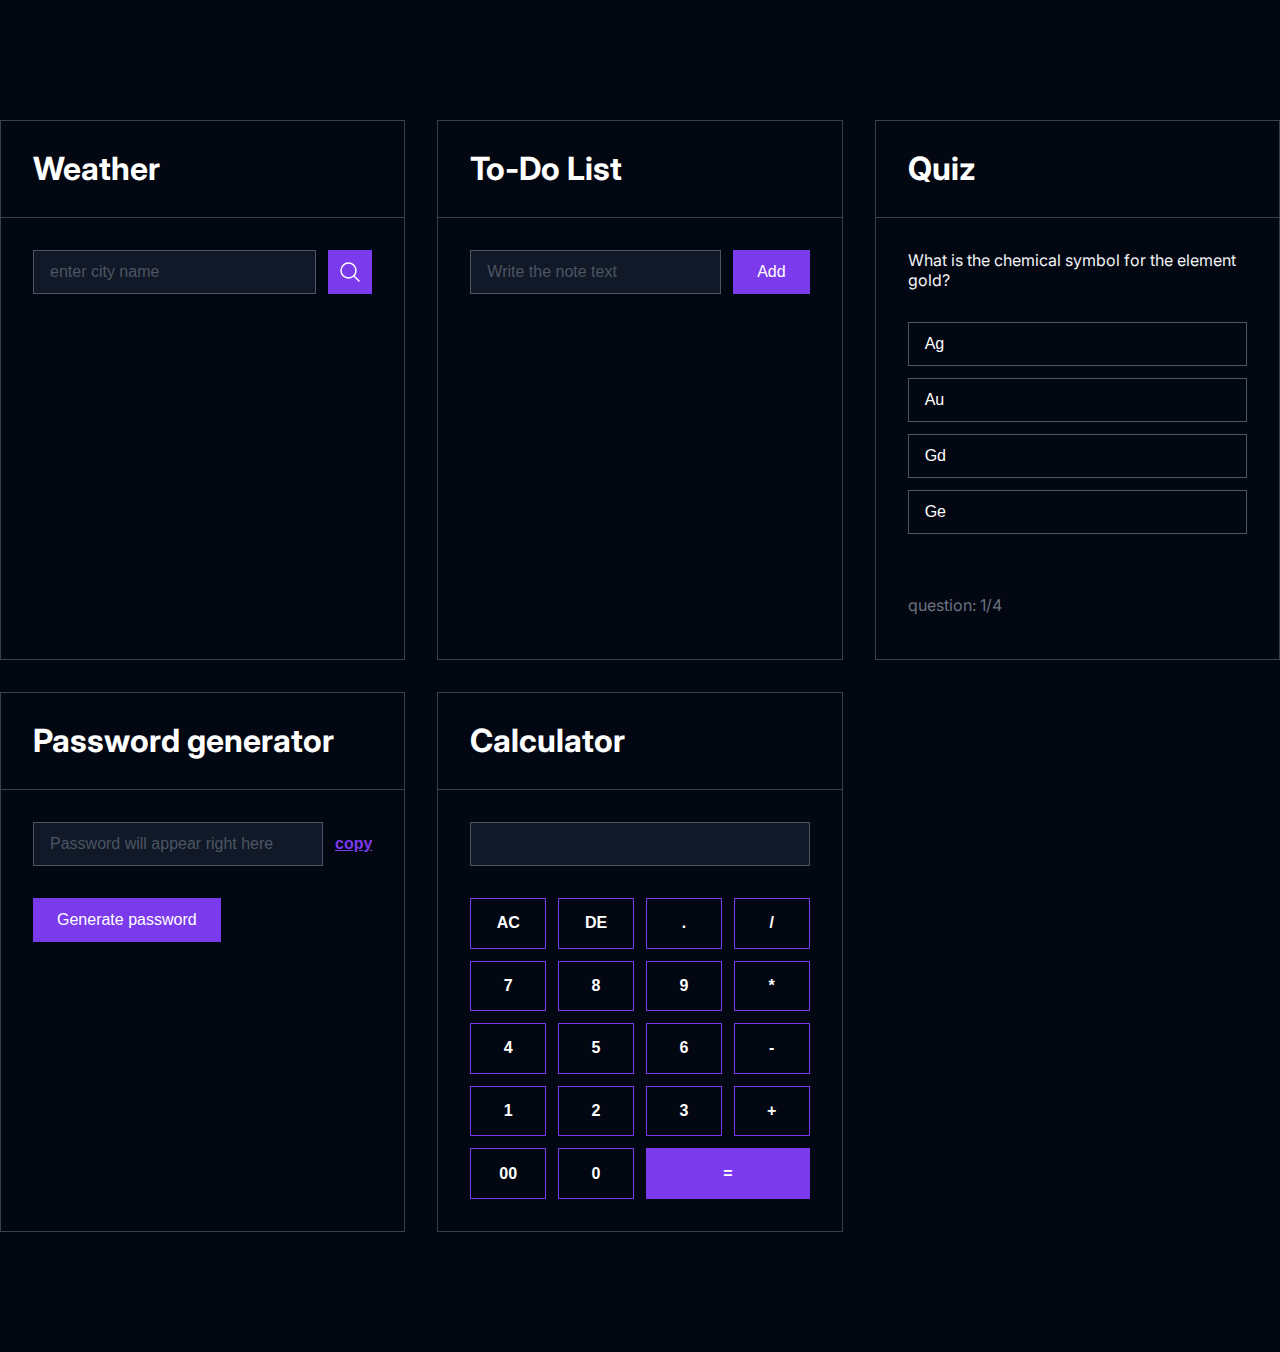
==== commit 560c089d: "created calculator files, basic strcutre and style" ====
--- a/index.html
+++ b/index.html
@@ -18,6 +18,8 @@
 	<link rel="stylesheet" href="css/weather-style.css">
 	</link>
 	<link rel="stylesheet" href="css/passwordGenerator.css">
+	<link>
+	<link rel="stylesheet" href="css/calculator-style.css">
 	<link>
 	</head>
 	<title>Document</title>
@@ -129,6 +131,7 @@
 								<button class="standard-button">Answer 2</button>
 								<button class="standard-button">Answer 3</button>
 								<button class="standard-button">Answer 4</button>
+								
 							</div>
 						</div>
 						<div class="quiz-footer">
@@ -157,6 +160,43 @@
 
 				</div>
 			</div>
+			<!-------------------------------->
+			<!---------- CALCULATOR ---------->
+			<!-------------------------------->
+			<div class="widget-wrapper">
+				<div class="heading-wrapper">
+					<h2>Calculator</h2>	
+				</div>
+				<div class="content-wrapper">
+					<div class="calculator-wrapper">
+						<div class="input-wrapper">
+							<input type="text" class="input-std" id="id-pcalculator-ouput">
+						</div>
+						<div class="calculator-btn-grid">
+							<input class="btn-border" type="button" value="AC">
+							<input class="btn-border" type="button" value="DE">
+							<input class="btn-border" type="button" value=".">
+							<input class="btn-border" type="button" value="/">
+							<input class="btn-border" type="button" value="7">
+							<input class="btn-border" type="button" value="8">
+							<input class="btn-border" type="button" value="9">
+							<input class="btn-border" type="button" value="*">
+							<input class="btn-border" type="button" value="4">
+							<input class="btn-border" type="button" value="5">
+							<input class="btn-border" type="button" value="6">
+							<input class="btn-border" type="button" value="-">
+							<input class="btn-border" type="button" value="1">
+							<input class="btn-border" type="button" value="2">
+							<input class="btn-border" type="button" value="3">
+							<input class="btn-border" type="button" value="+">
+							<input class="btn-border" type="button" value="00">
+							<input class="btn-border" type="button" value="0">
+							<input class="btn-std" type="button" style="grid-column: 3/5; grid-row: 5/6"value="=">
+						</div>
+					</div>
+
+				</div>
+			</div>
 
 		</div>
 	</div>
--- a/css/cross-style.css
+++ b/css/cross-style.css
@@ -112,6 +112,13 @@
     font-weight: 400;
 }
 
+.btn-border{
+    height: 2.75rem;
+    background-color: transparent;
+    border: solid 1px var(--violet-600);
+    color: white;
+}
+
 .btn-std.search-btn{
     display: flex;
     flex-direction: row;
--- a/css/calculator-style.css
+++ b/css/calculator-style.css
@@ -0,0 +1,26 @@
+.calculator-wrapper{
+    display: flex;
+    flex-direction: column;
+    height: 100%;
+}
+
+.calculator-btn-grid{
+    display: grid;
+    height: 100%;
+    grid-template-columns: 1fr 1fr 1fr 1fr;
+    grid-template-rows: 1fr 1fr 1fr 1fr 1fr;
+    column-gap: 12px;
+    row-gap: 12px;
+}
+
+.calculator-btn-grid .btn-border{
+    height: auto;
+    font-size: 1rem;
+    font-weight: 600;
+}
+
+.calculator-btn-grid .btn-std{
+    height: auto;
+    font-size: 1rem;
+    font-weight: 600;
+}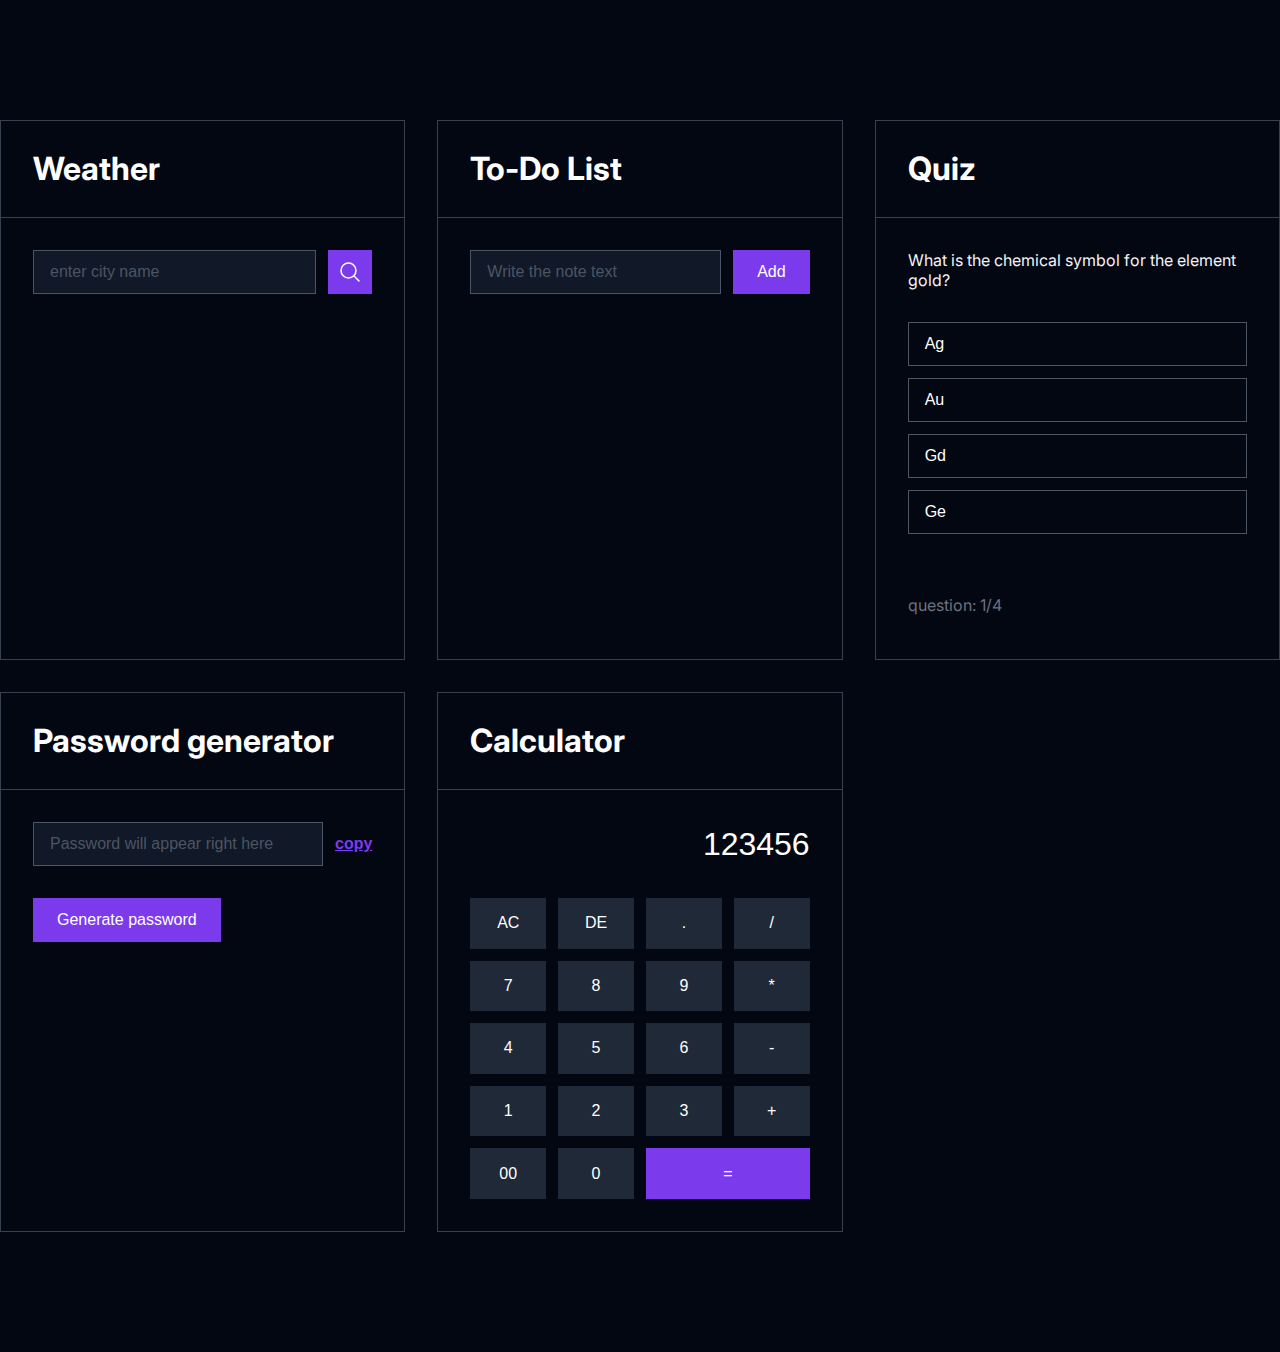
==== commit 45f8ec4a: "refined calculator style" ====
--- a/index.html
+++ b/index.html
@@ -170,27 +170,27 @@
 				<div class="content-wrapper">
 					<div class="calculator-wrapper">
 						<div class="input-wrapper">
-							<input type="text" class="input-std" id="id-pcalculator-ouput">
+							<input type="text" class="calculator-input" id="id-pcalculator-ouput" value="123456">
 						</div>
 						<div class="calculator-btn-grid">
-							<input class="btn-border" type="button" value="AC">
-							<input class="btn-border" type="button" value="DE">
-							<input class="btn-border" type="button" value=".">
-							<input class="btn-border" type="button" value="/">
-							<input class="btn-border" type="button" value="7">
-							<input class="btn-border" type="button" value="8">
-							<input class="btn-border" type="button" value="9">
-							<input class="btn-border" type="button" value="*">
-							<input class="btn-border" type="button" value="4">
-							<input class="btn-border" type="button" value="5">
-							<input class="btn-border" type="button" value="6">
-							<input class="btn-border" type="button" value="-">
-							<input class="btn-border" type="button" value="1">
-							<input class="btn-border" type="button" value="2">
-							<input class="btn-border" type="button" value="3">
-							<input class="btn-border" type="button" value="+">
-							<input class="btn-border" type="button" value="00">
-							<input class="btn-border" type="button" value="0">
+							<input class="btn-dark" type="button" value="AC">
+							<input class="btn-dark" type="button" value="DE">
+							<input class="btn-dark" type="button" value=".">
+							<input class="btn-dark" type="button" value="/">
+							<input class="btn-dark" type="button" value="7">
+							<input class="btn-dark" type="button" value="8">
+							<input class="btn-dark" type="button" value="9">
+							<input class="btn-dark" type="button" value="*">
+							<input class="btn-dark" type="button" value="4">
+							<input class="btn-dark" type="button" value="5">
+							<input class="btn-dark" type="button" value="6">
+							<input class="btn-dark" type="button" value="-">
+							<input class="btn-dark" type="button" value="1">
+							<input class="btn-dark" type="button" value="2">
+							<input class="btn-dark" type="button" value="3">
+							<input class="btn-dark" type="button" value="+">
+							<input class="btn-dark" type="button" value="00">
+							<input class="btn-dark" type="button" value="0">
 							<input class="btn-std" type="button" style="grid-column: 3/5; grid-row: 5/6"value="=">
 						</div>
 					</div>
--- a/css/cross-style.css
+++ b/css/cross-style.css
@@ -112,6 +112,16 @@
     font-weight: 400;
 }
 
+.btn-dark{
+    height: 2.75rem;
+    background-color: var(--gray-800);
+    color: white;
+    padding: 0 1.5rem 0 1.5rem;
+    font-size: 1rem;
+    line-height: 1.25rem;
+    font-weight: 400;
+}
+
 .btn-border{
     height: 2.75rem;
     background-color: transparent;
@@ -149,6 +159,7 @@
     color: white;
     font-size: 2rem;
     line-height: 2rem;
+    font-weight: 700;
 }
 
 /* ---------------------------*/
--- a/css/calculator-style.css
+++ b/css/calculator-style.css
@@ -13,14 +13,24 @@
     row-gap: 12px;
 }
 
-.calculator-btn-grid .btn-border{
+.calculator-btn-grid .btn-dark{
     height: auto;
     font-size: 1rem;
-    font-weight: 600;
 }
 
 .calculator-btn-grid .btn-std{
     height: auto;
     font-size: 1rem;
-    font-weight: 600;
+}
+
+.calculator-input{
+    width: 100%;
+    height: 2.75rem;
+    text-align: end;
+    background-color: transparent;
+    font-size: 2rem;
+    padding: 0 0 0 0;
+    border: none; 
+    color: white;
+    font-weight: 400;
 }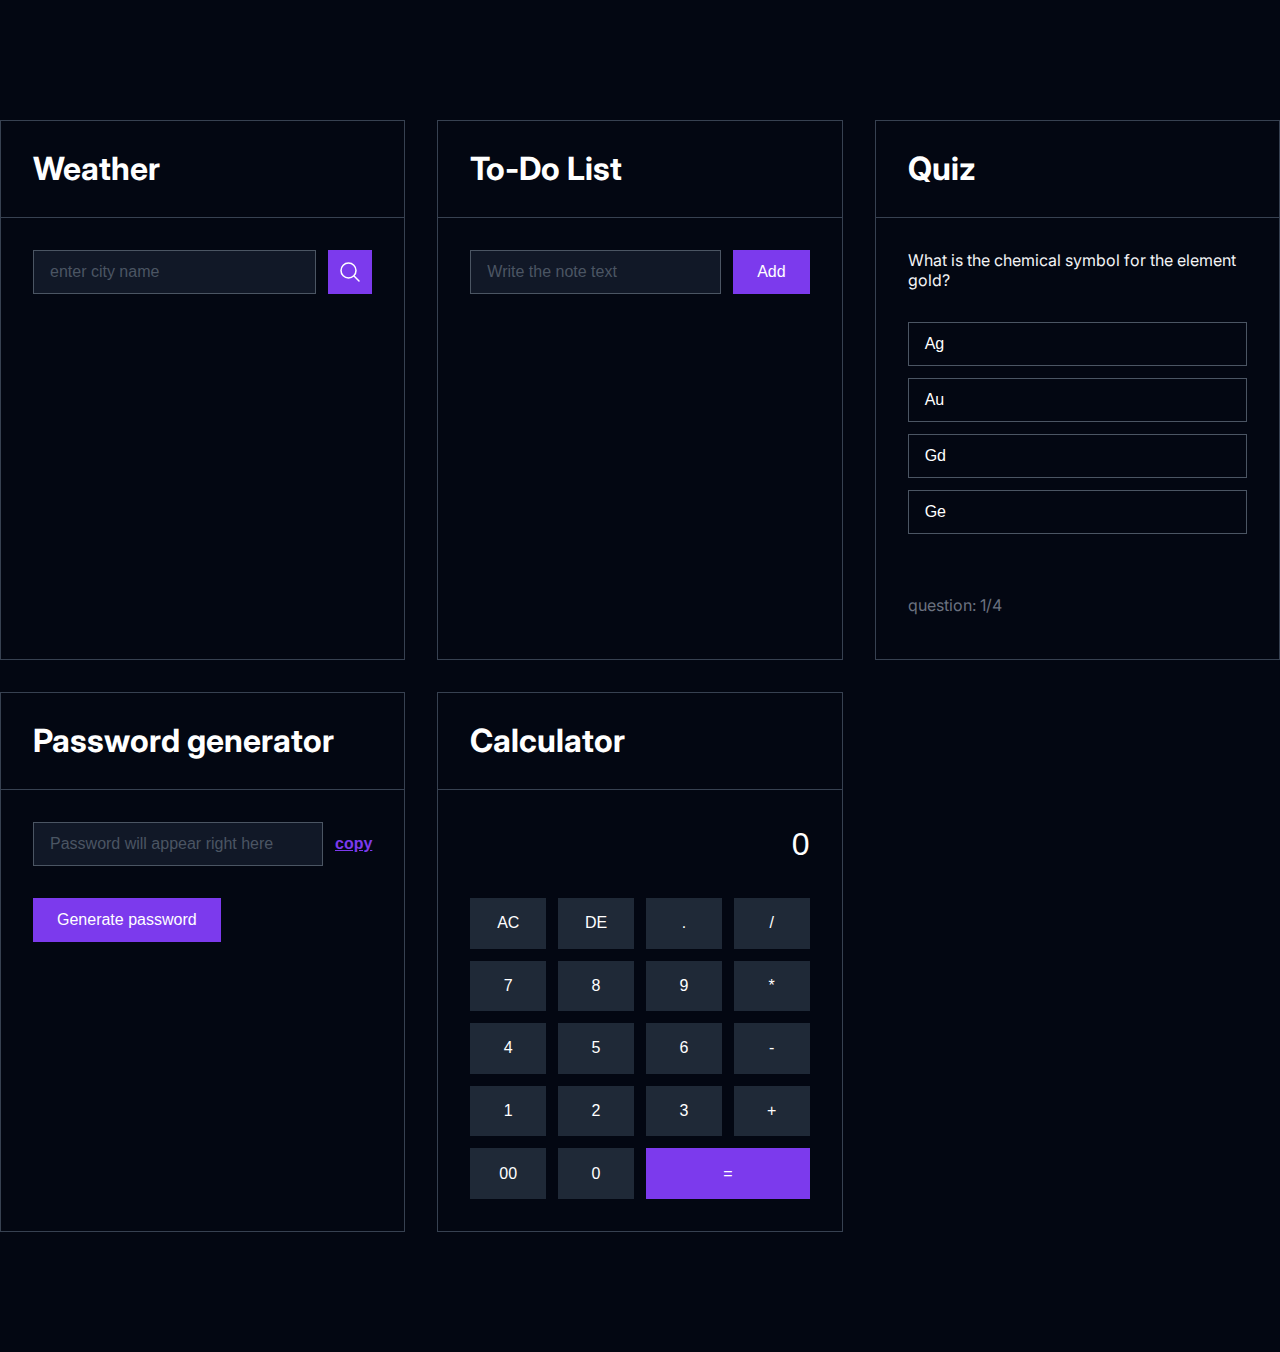
==== commit acfaf355: "completed calculator app logics and styling" ====
--- a/index.html
+++ b/index.html
@@ -170,28 +170,28 @@
 				<div class="content-wrapper">
 					<div class="calculator-wrapper">
 						<div class="input-wrapper">
-							<input type="text" class="calculator-input" id="id-pcalculator-ouput" value="123456">
+							<input type="text" class="calculator-display" id="id-calculator-output" value="0">
 						</div>
 						<div class="calculator-btn-grid">
-							<input class="btn-dark" type="button" value="AC">
-							<input class="btn-dark" type="button" value="DE">
-							<input class="btn-dark" type="button" value=".">
-							<input class="btn-dark" type="button" value="/">
-							<input class="btn-dark" type="button" value="7">
-							<input class="btn-dark" type="button" value="8">
-							<input class="btn-dark" type="button" value="9">
-							<input class="btn-dark" type="button" value="*">
-							<input class="btn-dark" type="button" value="4">
-							<input class="btn-dark" type="button" value="5">
-							<input class="btn-dark" type="button" value="6">
-							<input class="btn-dark" type="button" value="-">
-							<input class="btn-dark" type="button" value="1">
-							<input class="btn-dark" type="button" value="2">
-							<input class="btn-dark" type="button" value="3">
-							<input class="btn-dark" type="button" value="+">
-							<input class="btn-dark" type="button" value="00">
-							<input class="btn-dark" type="button" value="0">
-							<input class="btn-std" type="button" style="grid-column: 3/5; grid-row: 5/6"value="=">
+							<input class="btn-dark" type="button" value="AC" onclick="clearDisplay()">
+							<input class="btn-dark" type="button" value="DE" onclick="deleteLast()">
+							<input class="btn-dark" type="button" value="." onclick="appendCalcChar('.')">
+							<input class="btn-dark" type="button" value="/" onclick="appendCalcChar('/')">
+							<input class="btn-dark" type="button" value="7" onclick="appendCalcChar('7')">
+							<input class="btn-dark" type="button" value="8" onclick="appendCalcChar('8')">
+							<input class="btn-dark" type="button" value="9" onclick="appendCalcChar('9')">
+							<input class="btn-dark" type="button" value="*" onclick="appendCalcChar('*')">
+							<input class="btn-dark" type="button" value="4" onclick="appendCalcChar('4')">
+							<input class="btn-dark" type="button" value="5" onclick="appendCalcChar('5')">
+							<input class="btn-dark" type="button" value="6" onclick="appendCalcChar('6')">
+							<input class="btn-dark" type="button" value="-" onclick="appendCalcChar('-')">
+							<input class="btn-dark" type="button" value="1" onclick="appendCalcChar('1')">
+							<input class="btn-dark" type="button" value="2" onclick="appendCalcChar('2')">
+							<input class="btn-dark" type="button" value="3" onclick="appendCalcChar('3')">
+							<input class="btn-dark" type="button" value="+" onclick="appendCalcChar('+')">
+							<input class="btn-dark" type="button" value="00" onclick="appendCalcChar('00')">
+							<input class="btn-dark" type="button" value="0" onclick="appendCalcChar('0')">
+							<input class="btn-std" type="button" style="grid-column: 3/5; grid-row: 5/6"value="=" onclick="calculateResult()">
 						</div>
 					</div>
 
@@ -205,6 +205,8 @@
 	<script src="scripts/toDoList-script.js"></script>
 	<script src="scripts/weather-script.js"></script>
 	<script src="scripts/passwordGenerator-script.js"></script>
+	<script src="scripts/calculator-script.js"></script>
+
 
 
 
--- a/css/calculator-style.css
+++ b/css/calculator-style.css
@@ -23,7 +23,7 @@
     font-size: 1rem;
 }
 
-.calculator-input{
+.calculator-display{
     width: 100%;
     height: 2.75rem;
     text-align: end;
